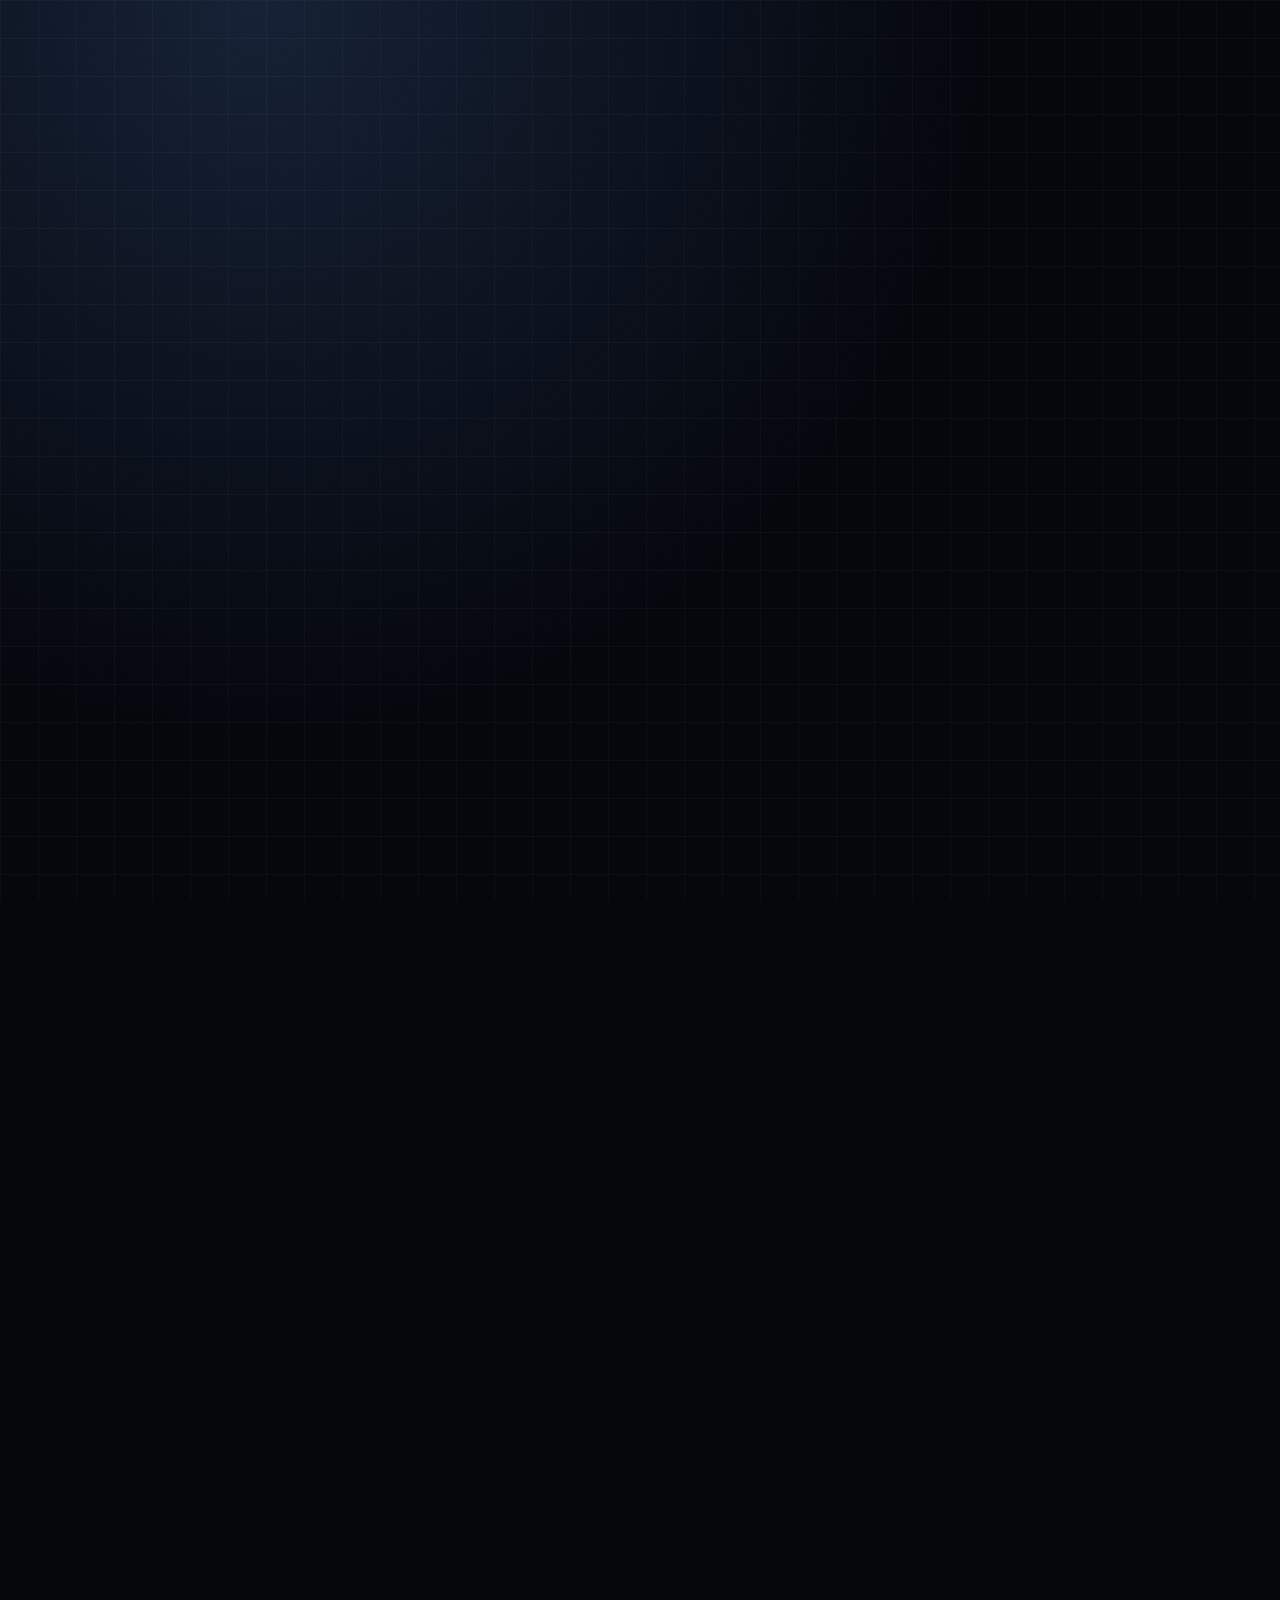
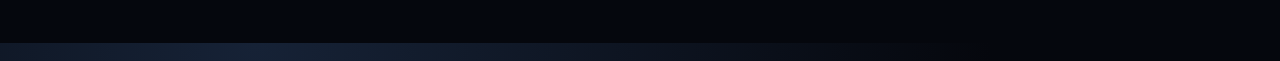
==== index.html @ 1e351e89 "Build modern LogicNest landing page with Supabase ticket flow" ====
<!DOCTYPE html>
<html lang="en">
  <head>
    <meta charset="UTF-8" />
    <meta name="viewport" content="width=device-width, initial-scale=1.0" />
    <title>LogicNest | Code. Solve. Create.</title>
    <meta
      name="description"
      content="LogicNest builds modern web products, automation systems, and scalable digital experiences."
    />
    <link rel="preconnect" href="https://fonts.googleapis.com" />
    <link rel="preconnect" href="https://fonts.gstatic.com" crossorigin />
    <link
      href="https://fonts.googleapis.com/css2?family=Inter:wght@400;500;600;700;800&display=swap"
      rel="stylesheet"
    />
    <link rel="stylesheet" href="styles.css" />
  </head>
  <body>
    <div class="bg-grid" aria-hidden="true"></div>
    <header class="site-header reveal">
      <div class="brand">
        <div class="logo-mark">LN</div>
        <div>
          <p class="brand-name">LOGICNEST</p>
          <p class="brand-tag">Code. Solve. Create.</p>
        </div>
      </div>
      <nav>
        <a href="#services">Services</a>
        <a href="#projects">Projects</a>
        <a href="#hire">Hire Us</a>
      </nav>
    </header>

    <main>
      <section class="hero reveal">
        <div>
          <p class="pill">High-performance software studio</p>
          <h1>We turn product ideas into polished, production-ready builds.</h1>
          <p class="hero-copy">
            LogicNest helps founders, agencies, and teams ship fast with premium frontend experiences,
            robust backend systems, and long-term technical support.
          </p>
          <div class="actions">
            <a class="btn btn-primary" href="#hire">Create a Ticket</a>
            <a class="btn btn-ghost" id="discordInvite" href="https://discord.com" target="_blank" rel="noreferrer">Join Discord</a>
          </div>
        </div>
        <div class="hero-card">
          <h3>What we build</h3>
          <ul>
            <li>Custom Web Apps</li>
            <li>Client Dashboards</li>
            <li>Automation & APIs</li>
            <li>SaaS MVPs</li>
          </ul>
        </div>
      </section>

      <section id="services" class="cards reveal">
        <article>
          <h3>Design & UX</h3>
          <p>Clean interfaces with smooth motion, clarity, and conversion-first structure.</p>
        </article>
        <article>
          <h3>Engineering</h3>
          <p>Frontend + backend architecture built for speed, scalability, and easy maintenance.</p>
        </article>
        <article>
          <h3>Launch Support</h3>
          <p>We deploy, monitor, optimize, and help you grow long after launch day.</p>
        </article>
      </section>

      <section id="projects" class="showcase reveal">
        <h2>Why clients choose LogicNest</h2>
        <p>
          Our team blends strategy, design, and code to deliver software that feels premium and works reliably.
          From landing pages to complete platforms, we focus on business outcomes and user experience.
        </p>
      </section>

      <section id="hire" class="hire reveal">
        <div>
          <h2>Hire LogicNest</h2>
          <p>
            Tell us what you want to build. A ticket will be created in Supabase so we can review your request and follow up quickly.
          </p>
          <p class="small-note">Need fast response? Join our Discord and drop your ticket ID there.</p>
        </div>
        <form id="ticketForm">
          <label>
            Name
            <input type="text" name="name" required />
          </label>
          <label>
            Email
            <input type="email" name="email" required />
          </label>
          <label>
            Project Budget
            <select name="budget" required>
              <option value="">Select budget range</option>
              <option value="$500-$2,000">$500-$2,000</option>
              <option value="$2,000-$10,000">$2,000-$10,000</option>
              <option value="$10,000+">$10,000+</option>
            </select>
          </label>
          <label>
            Project Details
            <textarea name="message" rows="5" required placeholder="Tell us your idea, goals, timeline, and must-have features."></textarea>
          </label>
          <button type="submit" class="btn btn-primary">Submit Ticket</button>
          <p id="formStatus" aria-live="polite"></p>
        </form>
      </section>
    </main>

    <footer class="reveal">
      <p>© <span id="year"></span> LogicNest. Built to ship ideas into reality.</p>
    </footer>

    <script type="module" src="app.js"></script>
  </body>
</html>
---- styles.css ----
:root {
  --bg: #05070d;
  --surface: rgba(255, 255, 255, 0.06);
  --text: #eff2fb;
  --muted: #a8b0c8;
  --accent: #6ea8ff;
  --accent-2: #7effd4;
  --border: rgba(255, 255, 255, 0.12);
}
* { box-sizing: border-box; }
body {
  margin: 0;
  font-family: Inter, system-ui, sans-serif;
  background: radial-gradient(circle at 20% 0%, #162236, var(--bg) 38%);
  color: var(--text);
}
.bg-grid { position: fixed; inset: 0; background-image: linear-gradient(rgba(255,255,255,.03) 1px, transparent 1px), linear-gradient(90deg, rgba(255,255,255,.03) 1px, transparent 1px); background-size: 38px 38px; pointer-events:none; }
.site-header, main, footer { width: min(1120px, 92vw); margin: 0 auto; position: relative; z-index: 2; }
.site-header { display:flex; justify-content:space-between; align-items:center; padding: 1.25rem 0; }
.brand { display:flex; gap:.75rem; align-items:center; }
.logo-mark { border:1px solid var(--border); border-radius:.6rem; padding:.6rem .7rem; font-weight:800; letter-spacing:.08em; }
.brand-name { margin:0; font-weight:700; letter-spacing:.14em; }
.brand-tag { margin:0; color:var(--muted); font-size:.8rem; }
nav a { color:var(--text); text-decoration:none; margin-left:1.2rem; opacity:.9; }
.hero { display:grid; gap:2rem; grid-template-columns: 1.2fr .8fr; padding:4rem 0; align-items:center; }
.pill { display:inline-block; background:rgba(126,255,212,.15); color:var(--accent-2); border:1px solid rgba(126,255,212,.4); border-radius:999px; padding:.35rem .8rem; font-size:.85rem; }
h1 { font-size: clamp(2rem, 4vw, 3.5rem); line-height:1.1; margin:.8rem 0; }
.hero-copy { color:var(--muted); font-size:1.05rem; max-width:62ch; }
.actions { display:flex; gap:.9rem; margin-top:1.4rem; }
.btn { text-decoration:none; border:none; border-radius:.75rem; padding:.8rem 1.1rem; font-weight:600; cursor:pointer; }
.btn-primary { background:linear-gradient(120deg,var(--accent),#8ec0ff); color:#00122b; }
.btn-ghost { border:1px solid var(--border); color:var(--text); }
.hero-card, .cards article, .hire form, .showcase { background:var(--surface); border:1px solid var(--border); border-radius:1rem; backdrop-filter: blur(8px); }
.hero-card { padding:1.3rem; }
.hero-card ul { margin:0; padding-left:1.1rem; color:var(--muted); line-height:1.8; }
.cards { display:grid; grid-template-columns: repeat(3,1fr); gap:1rem; }
.cards article { padding:1.2rem; }
.cards p, .showcase p, .hire p { color:var(--muted); }
.showcase { margin: 2.4rem 0; padding:1.6rem; }
.hire { display:grid; grid-template-columns: 1fr 1fr; gap:1.2rem; margin-bottom:2.2rem; }
.hire form { padding:1.3rem; display:grid; gap:.8rem; }
label { display:grid; gap:.4rem; font-size:.92rem; }
input, select, textarea { background: rgba(255,255,255,.04); color:var(--text); border:1px solid var(--border); border-radius:.65rem; padding:.7rem .8rem; font: inherit; }
.small-note { font-size:.85rem; }
footer { border-top:1px solid var(--border); padding:1rem 0 2rem; color:var(--muted); }
.reveal { opacity: 0; transform: translateY(18px); transition: all .7s ease; }
.reveal.visible { opacity:1; transform:none; }
@media (max-width: 900px) {
  .hero, .hire { grid-template-columns: 1fr; }
  .cards { grid-template-columns: 1fr; }
  nav { display:none; }
}
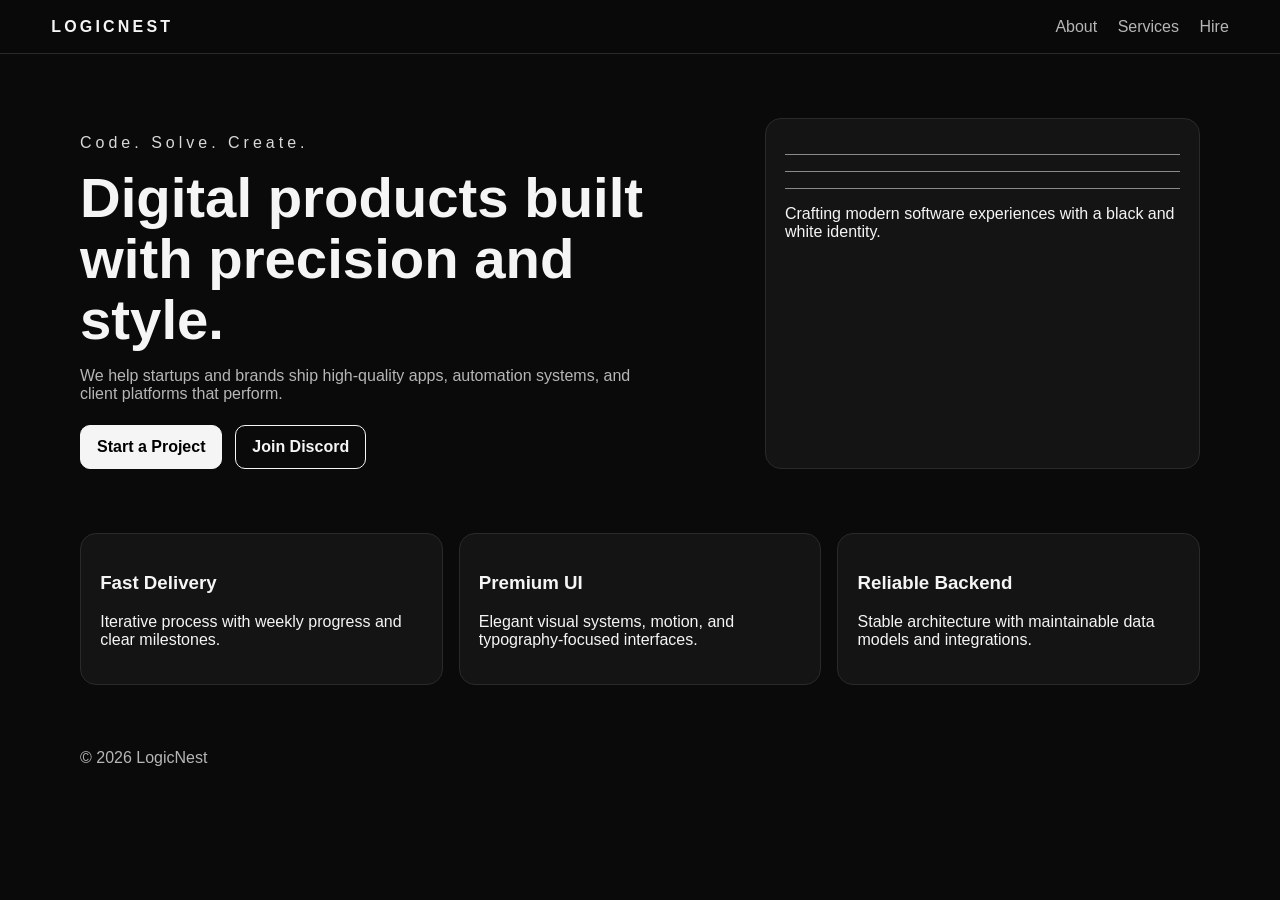
==== commit 3baa0a5e: "Redesign LogicNest into multi-page black-and-white site with hidden /admin route" ====
--- a/index.html
+++ b/index.html
@@ -4,123 +4,42 @@
     <meta charset="UTF-8" />
     <meta name="viewport" content="width=device-width, initial-scale=1.0" />
     <title>LogicNest | Code. Solve. Create.</title>
-    <meta
-      name="description"
-      content="LogicNest builds modern web products, automation systems, and scalable digital experiences."
-    />
-    <link rel="preconnect" href="https://fonts.googleapis.com" />
-    <link rel="preconnect" href="https://fonts.gstatic.com" crossorigin />
-    <link
-      href="https://fonts.googleapis.com/css2?family=Inter:wght@400;500;600;700;800&display=swap"
-      rel="stylesheet"
-    />
+    <meta name="description" content="LogicNest builds premium software products and digital platforms." />
     <link rel="stylesheet" href="styles.css" />
   </head>
   <body>
-    <div class="bg-grid" aria-hidden="true"></div>
-    <header class="site-header reveal">
-      <div class="brand">
-        <div class="logo-mark">LN</div>
-        <div>
-          <p class="brand-name">LOGICNEST</p>
-          <p class="brand-tag">Code. Solve. Create.</p>
-        </div>
-      </div>
+    <header class="topbar">
+      <a class="logo" href="/">LOGICNEST</a>
       <nav>
-        <a href="#services">Services</a>
-        <a href="#projects">Projects</a>
-        <a href="#hire">Hire Us</a>
+        <a href="/about.html">About</a>
+        <a href="/services.html">Services</a>
+        <a href="/hire.html">Hire</a>
       </nav>
     </header>
 
-    <main>
-      <section class="hero reveal">
-        <div>
-          <p class="pill">High-performance software studio</p>
-          <h1>We turn product ideas into polished, production-ready builds.</h1>
-          <p class="hero-copy">
-            LogicNest helps founders, agencies, and teams ship fast with premium frontend experiences,
-            robust backend systems, and long-term technical support.
-          </p>
-          <div class="actions">
-            <a class="btn btn-primary" href="#hire">Create a Ticket</a>
-            <a class="btn btn-ghost" id="discordInvite" href="https://discord.com" target="_blank" rel="noreferrer">Join Discord</a>
-          </div>
-        </div>
-        <div class="hero-card">
-          <h3>What we build</h3>
-          <ul>
-            <li>Custom Web Apps</li>
-            <li>Client Dashboards</li>
-            <li>Automation & APIs</li>
-            <li>SaaS MVPs</li>
-          </ul>
+    <main class="container hero-grid">
+      <section>
+        <p class="kicker">Code. Solve. Create.</p>
+        <h1>Digital products built with precision and style.</h1>
+        <p class="lead">We help startups and brands ship high-quality apps, automation systems, and client platforms that perform.</p>
+        <div class="cta-row">
+          <a class="btn solid" href="/hire.html">Start a Project</a>
+          <a class="btn outline" href="https://discord.gg/pN8Snr8VT" target="_blank" rel="noreferrer">Join Discord</a>
         </div>
       </section>
-
-      <section id="services" class="cards reveal">
-        <article>
-          <h3>Design & UX</h3>
-          <p>Clean interfaces with smooth motion, clarity, and conversion-first structure.</p>
-        </article>
-        <article>
-          <h3>Engineering</h3>
-          <p>Frontend + backend architecture built for speed, scalability, and easy maintenance.</p>
-        </article>
-        <article>
-          <h3>Launch Support</h3>
-          <p>We deploy, monitor, optimize, and help you grow long after launch day.</p>
-        </article>
-      </section>
-
-      <section id="projects" class="showcase reveal">
-        <h2>Why clients choose LogicNest</h2>
-        <p>
-          Our team blends strategy, design, and code to deliver software that feels premium and works reliably.
-          From landing pages to complete platforms, we focus on business outcomes and user experience.
-        </p>
-      </section>
-
-      <section id="hire" class="hire reveal">
-        <div>
-          <h2>Hire LogicNest</h2>
-          <p>
-            Tell us what you want to build. A ticket will be created in Supabase so we can review your request and follow up quickly.
-          </p>
-          <p class="small-note">Need fast response? Join our Discord and drop your ticket ID there.</p>
-        </div>
-        <form id="ticketForm">
-          <label>
-            Name
-            <input type="text" name="name" required />
-          </label>
-          <label>
-            Email
-            <input type="email" name="email" required />
-          </label>
-          <label>
-            Project Budget
-            <select name="budget" required>
-              <option value="">Select budget range</option>
-              <option value="$500-$2,000">$500-$2,000</option>
-              <option value="$2,000-$10,000">$2,000-$10,000</option>
-              <option value="$10,000+">$10,000+</option>
-            </select>
-          </label>
-          <label>
-            Project Details
-            <textarea name="message" rows="5" required placeholder="Tell us your idea, goals, timeline, and must-have features."></textarea>
-          </label>
-          <button type="submit" class="btn btn-primary">Submit Ticket</button>
-          <p id="formStatus" aria-live="polite"></p>
-        </form>
+      <section class="panel mono-art">
+        <div class="line"></div><div class="line"></div><div class="line"></div>
+        <p>Crafting modern software experiences with a black and white identity.</p>
       </section>
     </main>
 
-    <footer class="reveal">
-      <p>© <span id="year"></span> LogicNest. Built to ship ideas into reality.</p>
-    </footer>
+    <section class="container three-up">
+      <article class="panel"><h3>Fast Delivery</h3><p>Iterative process with weekly progress and clear milestones.</p></article>
+      <article class="panel"><h3>Premium UI</h3><p>Elegant visual systems, motion, and typography-focused interfaces.</p></article>
+      <article class="panel"><h3>Reliable Backend</h3><p>Stable architecture with maintainable data models and integrations.</p></article>
+    </section>
 
-    <script type="module" src="app.js"></script>
+    <footer class="container footer">© <span id="year"></span> LogicNest</footer>
+    <script src="site.js"></script>
   </body>
 </html>
--- a/styles.css
+++ b/styles.css
@@ -1,52 +1,12 @@
-:root {
-  --bg: #05070d;
-  --surface: rgba(255, 255, 255, 0.06);
-  --text: #eff2fb;
-  --muted: #a8b0c8;
-  --accent: #6ea8ff;
-  --accent-2: #7effd4;
-  --border: rgba(255, 255, 255, 0.12);
-}
-* { box-sizing: border-box; }
-body {
-  margin: 0;
-  font-family: Inter, system-ui, sans-serif;
-  background: radial-gradient(circle at 20% 0%, #162236, var(--bg) 38%);
-  color: var(--text);
-}
-.bg-grid { position: fixed; inset: 0; background-image: linear-gradient(rgba(255,255,255,.03) 1px, transparent 1px), linear-gradient(90deg, rgba(255,255,255,.03) 1px, transparent 1px); background-size: 38px 38px; pointer-events:none; }
-.site-header, main, footer { width: min(1120px, 92vw); margin: 0 auto; position: relative; z-index: 2; }
-.site-header { display:flex; justify-content:space-between; align-items:center; padding: 1.25rem 0; }
-.brand { display:flex; gap:.75rem; align-items:center; }
-.logo-mark { border:1px solid var(--border); border-radius:.6rem; padding:.6rem .7rem; font-weight:800; letter-spacing:.08em; }
-.brand-name { margin:0; font-weight:700; letter-spacing:.14em; }
-.brand-tag { margin:0; color:var(--muted); font-size:.8rem; }
-nav a { color:var(--text); text-decoration:none; margin-left:1.2rem; opacity:.9; }
-.hero { display:grid; gap:2rem; grid-template-columns: 1.2fr .8fr; padding:4rem 0; align-items:center; }
-.pill { display:inline-block; background:rgba(126,255,212,.15); color:var(--accent-2); border:1px solid rgba(126,255,212,.4); border-radius:999px; padding:.35rem .8rem; font-size:.85rem; }
-h1 { font-size: clamp(2rem, 4vw, 3.5rem); line-height:1.1; margin:.8rem 0; }
-.hero-copy { color:var(--muted); font-size:1.05rem; max-width:62ch; }
-.actions { display:flex; gap:.9rem; margin-top:1.4rem; }
-.btn { text-decoration:none; border:none; border-radius:.75rem; padding:.8rem 1.1rem; font-weight:600; cursor:pointer; }
-.btn-primary { background:linear-gradient(120deg,var(--accent),#8ec0ff); color:#00122b; }
-.btn-ghost { border:1px solid var(--border); color:var(--text); }
-.hero-card, .cards article, .hire form, .showcase { background:var(--surface); border:1px solid var(--border); border-radius:1rem; backdrop-filter: blur(8px); }
-.hero-card { padding:1.3rem; }
-.hero-card ul { margin:0; padding-left:1.1rem; color:var(--muted); line-height:1.8; }
-.cards { display:grid; grid-template-columns: repeat(3,1fr); gap:1rem; }
-.cards article { padding:1.2rem; }
-.cards p, .showcase p, .hire p { color:var(--muted); }
-.showcase { margin: 2.4rem 0; padding:1.6rem; }
-.hire { display:grid; grid-template-columns: 1fr 1fr; gap:1.2rem; margin-bottom:2.2rem; }
-.hire form { padding:1.3rem; display:grid; gap:.8rem; }
-label { display:grid; gap:.4rem; font-size:.92rem; }
-input, select, textarea { background: rgba(255,255,255,.04); color:var(--text); border:1px solid var(--border); border-radius:.65rem; padding:.7rem .8rem; font: inherit; }
-.small-note { font-size:.85rem; }
-footer { border-top:1px solid var(--border); padding:1rem 0 2rem; color:var(--muted); }
-.reveal { opacity: 0; transform: translateY(18px); transition: all .7s ease; }
-.reveal.visible { opacity:1; transform:none; }
-@media (max-width: 900px) {
-  .hero, .hire { grid-template-columns: 1fr; }
-  .cards { grid-template-columns: 1fr; }
-  nav { display:none; }
-}
+:root{--bg:#0a0a0a;--fg:#f5f5f5;--muted:#b6b6b6;--panel:#141414;--line:#2a2a2a}
+*{box-sizing:border-box}body{margin:0;background:var(--bg);color:var(--fg);font-family:Inter,Arial,sans-serif}
+.topbar{display:flex;justify-content:space-between;align-items:center;padding:1.1rem 4vw;border-bottom:1px solid var(--line);position:sticky;top:0;background:rgba(10,10,10,.92);backdrop-filter:blur(6px)}
+.logo{color:var(--fg);text-decoration:none;letter-spacing:.2em;font-weight:800}.topbar nav a{color:var(--muted);text-decoration:none;margin-left:1rem}.topbar nav a.active,.topbar nav a:hover{color:var(--fg)}
+.container{width:min(1120px,92vw);margin:0 auto}.hero-grid{display:grid;grid-template-columns:1.2fr .8fr;gap:2rem;padding:4rem 0}
+.kicker{letter-spacing:.25em;color:#d9d9d9}h1{font-size:clamp(2rem,4.4vw,4rem);line-height:1.08;margin:.3rem 0 1rem}.lead{color:var(--muted);max-width:64ch}
+.panel{background:var(--panel);border:1px solid var(--line);border-radius:16px;padding:1.2rem}.three-up{display:grid;grid-template-columns:repeat(3,1fr);gap:1rem;padding-bottom:2rem}
+.btn{display:inline-block;padding:.75rem 1rem;border-radius:10px;text-decoration:none;border:1px solid var(--fg);font-weight:600}.btn.solid{background:var(--fg);color:#000}.btn.outline{color:var(--fg);background:transparent}
+.cta-row{display:flex;gap:.8rem;margin-top:1.4rem}.footer{padding:2rem 0;color:var(--muted)}.page{padding:3rem 0}.form-grid{display:grid;gap:.8rem}
+label{display:grid;gap:.35rem}input,select,textarea{background:#0f0f0f;color:var(--fg);border:1px solid var(--line);padding:.7rem;border-radius:10px}
+.mono-art .line{height:1px;background:#fff;margin:1rem 0;opacity:.5}
+@media(max-width:900px){.hero-grid,.three-up{grid-template-columns:1fr}}
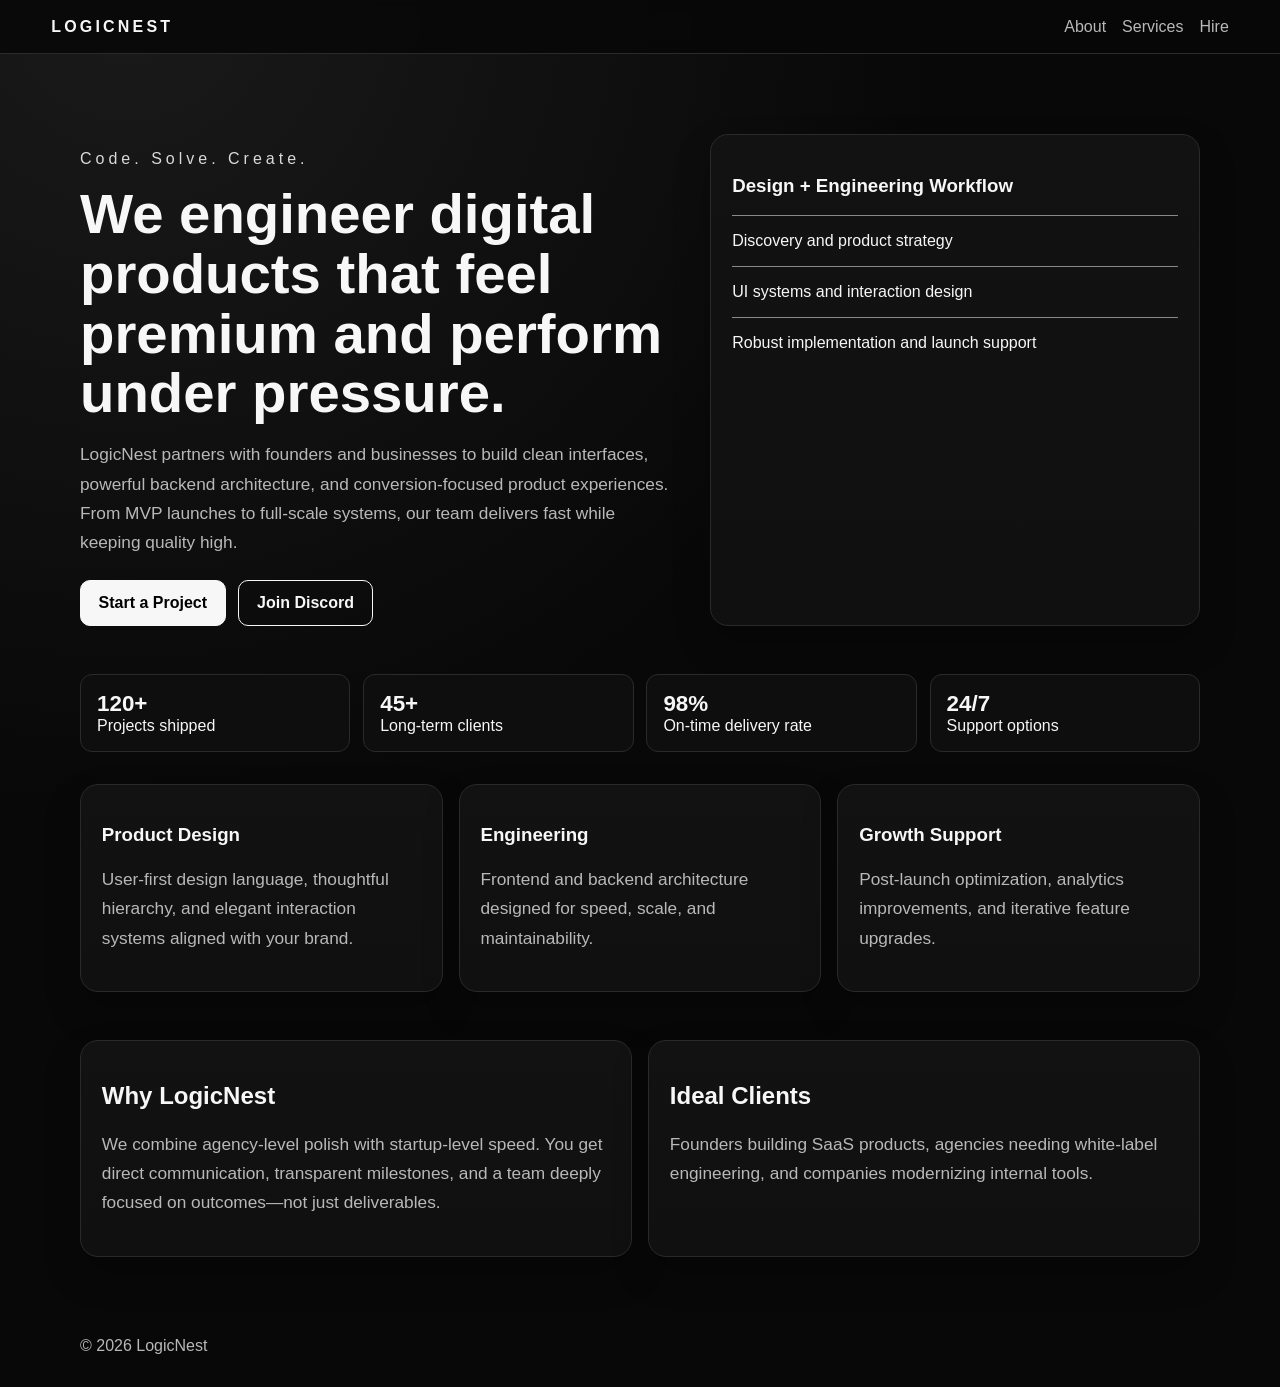
==== commit e10bb342: "Expand website with richer multi-page content and scroll animations" ====
--- a/index.html
+++ b/index.html
@@ -1,45 +1,12 @@
 <!DOCTYPE html>
-<html lang="en">
-  <head>
-    <meta charset="UTF-8" />
-    <meta name="viewport" content="width=device-width, initial-scale=1.0" />
-    <title>LogicNest | Code. Solve. Create.</title>
-    <meta name="description" content="LogicNest builds premium software products and digital platforms." />
-    <link rel="stylesheet" href="styles.css" />
-  </head>
-  <body>
-    <header class="topbar">
-      <a class="logo" href="/">LOGICNEST</a>
-      <nav>
-        <a href="/about.html">About</a>
-        <a href="/services.html">Services</a>
-        <a href="/hire.html">Hire</a>
-      </nav>
-    </header>
-
-    <main class="container hero-grid">
-      <section>
-        <p class="kicker">Code. Solve. Create.</p>
-        <h1>Digital products built with precision and style.</h1>
-        <p class="lead">We help startups and brands ship high-quality apps, automation systems, and client platforms that perform.</p>
-        <div class="cta-row">
-          <a class="btn solid" href="/hire.html">Start a Project</a>
-          <a class="btn outline" href="https://discord.gg/pN8Snr8VT" target="_blank" rel="noreferrer">Join Discord</a>
-        </div>
-      </section>
-      <section class="panel mono-art">
-        <div class="line"></div><div class="line"></div><div class="line"></div>
-        <p>Crafting modern software experiences with a black and white identity.</p>
-      </section>
-    </main>
-
-    <section class="container three-up">
-      <article class="panel"><h3>Fast Delivery</h3><p>Iterative process with weekly progress and clear milestones.</p></article>
-      <article class="panel"><h3>Premium UI</h3><p>Elegant visual systems, motion, and typography-focused interfaces.</p></article>
-      <article class="panel"><h3>Reliable Backend</h3><p>Stable architecture with maintainable data models and integrations.</p></article>
-    </section>
-
-    <footer class="container footer">© <span id="year"></span> LogicNest</footer>
-    <script src="site.js"></script>
-  </body>
-</html>
+<html lang="en"><head><meta charset="UTF-8" /><meta name="viewport" content="width=device-width, initial-scale=1.0" /><title>LogicNest | Code. Solve. Create.</title><meta name="description" content="LogicNest builds premium software products and digital platforms." /><link rel="stylesheet" href="styles.css" /></head>
+<body>
+<header class="topbar"><a class="logo" href="/">LOGICNEST</a><nav><a href="/about.html">About</a><a href="/services.html">Services</a><a href="/hire.html">Hire</a></nav></header>
+<main class="container hero-grid reveal">
+<section><p class="kicker">Code. Solve. Create.</p><h1>We engineer digital products that feel premium and perform under pressure.</h1><p class="lead">LogicNest partners with founders and businesses to build clean interfaces, powerful backend architecture, and conversion-focused product experiences. From MVP launches to full-scale systems, our team delivers fast while keeping quality high.</p><div class="cta-row"><a class="btn solid" href="/hire.html">Start a Project</a><a class="btn outline" href="https://discord.gg/pN8Snr8VT" target="_blank" rel="noreferrer">Join Discord</a></div></section>
+<section class="panel mono-art"><h3>Design + Engineering Workflow</h3><div class="line"></div><p>Discovery and product strategy</p><div class="line"></div><p>UI systems and interaction design</p><div class="line"></div><p>Robust implementation and launch support</p></section></main>
+<section class="container metrics reveal"><article class="metric"><b>120+</b><span>Projects shipped</span></article><article class="metric"><b>45+</b><span>Long-term clients</span></article><article class="metric"><b>98%</b><span>On-time delivery rate</span></article><article class="metric"><b>24/7</b><span>Support options</span></article></section>
+<section class="container three-up reveal"><article class="panel"><h3>Product Design</h3><p class="lead">User-first design language, thoughtful hierarchy, and elegant interaction systems aligned with your brand.</p></article><article class="panel"><h3>Engineering</h3><p class="lead">Frontend and backend architecture designed for speed, scale, and maintainability.</p></article><article class="panel"><h3>Growth Support</h3><p class="lead">Post-launch optimization, analytics improvements, and iterative feature upgrades.</p></article></section>
+<section class="container split reveal"><article class="panel"><h2>Why LogicNest</h2><p class="lead">We combine agency-level polish with startup-level speed. You get direct communication, transparent milestones, and a team deeply focused on outcomes—not just deliverables.</p></article><article class="panel"><h2>Ideal Clients</h2><p class="lead">Founders building SaaS products, agencies needing white-label engineering, and companies modernizing internal tools.</p></article></section>
+<footer class="container footer">© <span id="year"></span> LogicNest</footer><script src="site.js"></script>
+</body></html>
--- a/styles.css
+++ b/styles.css
@@ -1,12 +1,16 @@
-:root{--bg:#0a0a0a;--fg:#f5f5f5;--muted:#b6b6b6;--panel:#141414;--line:#2a2a2a}
-*{box-sizing:border-box}body{margin:0;background:var(--bg);color:var(--fg);font-family:Inter,Arial,sans-serif}
-.topbar{display:flex;justify-content:space-between;align-items:center;padding:1.1rem 4vw;border-bottom:1px solid var(--line);position:sticky;top:0;background:rgba(10,10,10,.92);backdrop-filter:blur(6px)}
+:root{--bg:#080808;--fg:#f7f7f7;--muted:#b8b8b8;--panel:#121212;--line:#2a2a2a;--soft:#1a1a1a}
+*{box-sizing:border-box}html{scroll-behavior:smooth}body{margin:0;background:radial-gradient(circle at 10% 0,#1a1a1a,#080808 45%);color:var(--fg);font-family:Inter,Arial,sans-serif}
+.topbar{display:flex;justify-content:space-between;align-items:center;padding:1.1rem 4vw;border-bottom:1px solid var(--line);position:sticky;top:0;background:rgba(8,8,8,.85);backdrop-filter:blur(8px);z-index:10}
 .logo{color:var(--fg);text-decoration:none;letter-spacing:.2em;font-weight:800}.topbar nav a{color:var(--muted);text-decoration:none;margin-left:1rem}.topbar nav a.active,.topbar nav a:hover{color:var(--fg)}
-.container{width:min(1120px,92vw);margin:0 auto}.hero-grid{display:grid;grid-template-columns:1.2fr .8fr;gap:2rem;padding:4rem 0}
-.kicker{letter-spacing:.25em;color:#d9d9d9}h1{font-size:clamp(2rem,4.4vw,4rem);line-height:1.08;margin:.3rem 0 1rem}.lead{color:var(--muted);max-width:64ch}
-.panel{background:var(--panel);border:1px solid var(--line);border-radius:16px;padding:1.2rem}.three-up{display:grid;grid-template-columns:repeat(3,1fr);gap:1rem;padding-bottom:2rem}
-.btn{display:inline-block;padding:.75rem 1rem;border-radius:10px;text-decoration:none;border:1px solid var(--fg);font-weight:600}.btn.solid{background:var(--fg);color:#000}.btn.outline{color:var(--fg);background:transparent}
+.container{width:min(1120px,92vw);margin:0 auto}.hero-grid{display:grid;grid-template-columns:1.1fr .9fr;gap:2rem;padding:5rem 0 3rem}
+.kicker{letter-spacing:.25em;color:#d9d9d9}h1{font-size:clamp(2.2rem,4.4vw,4.2rem);line-height:1.06;margin:.3rem 0 1rem}.lead{color:var(--muted);max-width:68ch;font-size:1.08rem;line-height:1.7}
+.panel{background:linear-gradient(180deg,var(--panel),#101010);border:1px solid var(--line);border-radius:18px;padding:1.3rem;box-shadow:0 18px 35px rgba(0,0,0,.25)}
+.three-up{display:grid;grid-template-columns:repeat(3,1fr);gap:1rem;padding:2rem 0 3rem}.split{display:grid;grid-template-columns:1fr 1fr;gap:1rem;padding:0 0 3rem}
+.btn{display:inline-block;padding:.8rem 1.1rem;border-radius:10px;text-decoration:none;border:1px solid var(--fg);font-weight:600;transition:.25s}.btn:hover{transform:translateY(-2px)}.btn.solid{background:var(--fg);color:#000}.btn.outline{color:var(--fg);background:transparent}
 .cta-row{display:flex;gap:.8rem;margin-top:1.4rem}.footer{padding:2rem 0;color:var(--muted)}.page{padding:3rem 0}.form-grid{display:grid;gap:.8rem}
-label{display:grid;gap:.35rem}input,select,textarea{background:#0f0f0f;color:var(--fg);border:1px solid var(--line);padding:.7rem;border-radius:10px}
+label{display:grid;gap:.35rem}input,select,textarea{background:#0f0f0f;color:var(--fg);border:1px solid var(--line);padding:.75rem;border-radius:10px}
 .mono-art .line{height:1px;background:#fff;margin:1rem 0;opacity:.5}
-@media(max-width:900px){.hero-grid,.three-up{grid-template-columns:1fr}}
+.timeline{display:grid;gap:.8rem}.timeline .row{display:grid;grid-template-columns:90px 1fr;gap:.8rem;padding:.8rem;border-left:2px solid #fff1;background:var(--soft);border-radius:10px}
+.metrics{display:grid;grid-template-columns:repeat(4,1fr);gap:.8rem}.metric{padding:1rem;border:1px solid var(--line);border-radius:12px;background:#0e0e0e}.metric b{font-size:1.4rem;display:block}
+.reveal{opacity:0;transform:translateY(20px);transition:.7s}.reveal.show{opacity:1;transform:none}
+@media(max-width:950px){.hero-grid,.three-up,.split,.metrics{grid-template-columns:1fr}}
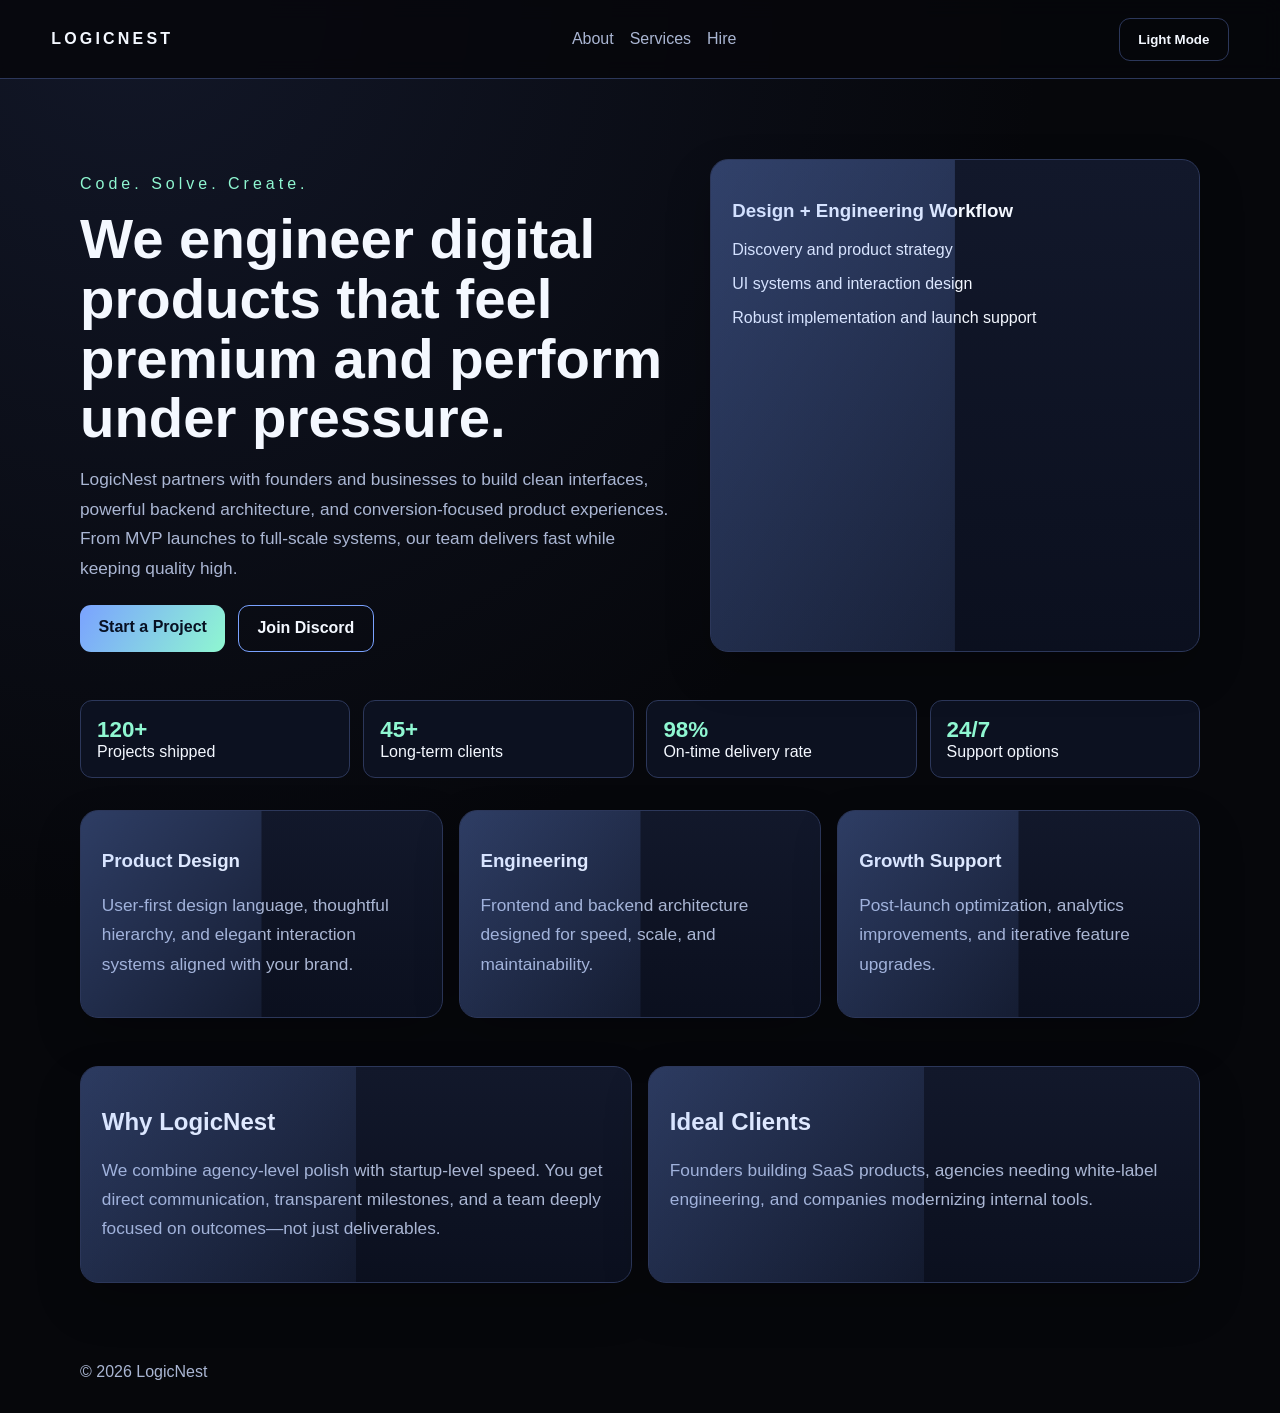
==== commit 6a285161: "Refresh visual theme with stronger colors and add light/dark mode toggle" ====
--- a/index.html
+++ b/index.html
@@ -1,7 +1,7 @@
 <!DOCTYPE html>
 <html lang="en"><head><meta charset="UTF-8" /><meta name="viewport" content="width=device-width, initial-scale=1.0" /><title>LogicNest | Code. Solve. Create.</title><meta name="description" content="LogicNest builds premium software products and digital platforms." /><link rel="stylesheet" href="styles.css" /></head>
 <body>
-<header class="topbar"><a class="logo" href="/">LOGICNEST</a><nav><a href="/about.html">About</a><a href="/services.html">Services</a><a href="/hire.html">Hire</a></nav></header>
+<header class="topbar"><a class="logo" href="/">LOGICNEST</a><nav><a href="/about.html">About</a><a href="/services.html">Services</a><a href="/hire.html">Hire</a></nav><button id="themeToggle" class="btn ghost" type="button">Toggle Theme</button></header>
 <main class="container hero-grid reveal">
 <section><p class="kicker">Code. Solve. Create.</p><h1>We engineer digital products that feel premium and perform under pressure.</h1><p class="lead">LogicNest partners with founders and businesses to build clean interfaces, powerful backend architecture, and conversion-focused product experiences. From MVP launches to full-scale systems, our team delivers fast while keeping quality high.</p><div class="cta-row"><a class="btn solid" href="/hire.html">Start a Project</a><a class="btn outline" href="https://discord.gg/pN8Snr8VT" target="_blank" rel="noreferrer">Join Discord</a></div></section>
 <section class="panel mono-art"><h3>Design + Engineering Workflow</h3><div class="line"></div><p>Discovery and product strategy</p><div class="line"></div><p>UI systems and interaction design</p><div class="line"></div><p>Robust implementation and launch support</p></section></main>
--- a/styles.css
+++ b/styles.css
@@ -1,16 +1,19 @@
-:root{--bg:#080808;--fg:#f7f7f7;--muted:#b8b8b8;--panel:#121212;--line:#2a2a2a;--soft:#1a1a1a}
-*{box-sizing:border-box}html{scroll-behavior:smooth}body{margin:0;background:radial-gradient(circle at 10% 0,#1a1a1a,#080808 45%);color:var(--fg);font-family:Inter,Arial,sans-serif}
-.topbar{display:flex;justify-content:space-between;align-items:center;padding:1.1rem 4vw;border-bottom:1px solid var(--line);position:sticky;top:0;background:rgba(8,8,8,.85);backdrop-filter:blur(8px);z-index:10}
+:root{--bg:#06070b;--bg2:#121728;--fg:#f4f8ff;--muted:#aab6d3;--panel:#12182b;--line:#2c375a;--accent:#7aa2ff;--accent2:#8ff7d1;--btnText:#071022}
+:root.light{--bg:#f5f8ff;--bg2:#e7eeff;--fg:#0e1730;--muted:#516089;--panel:#ffffff;--line:#cdd8ff;--accent:#3d63ff;--accent2:#1dbf9f;--btnText:#ffffff}
+*{box-sizing:border-box}html{scroll-behavior:smooth}body{margin:0;background:radial-gradient(circle at 10% 0,var(--bg2),var(--bg) 50%);color:var(--fg);font-family:Inter,Arial,sans-serif;transition:background .4s,color .3s}
+.topbar{display:flex;justify-content:space-between;align-items:center;gap:.8rem;padding:1.1rem 4vw;border-bottom:1px solid var(--line);position:sticky;top:0;background:color-mix(in oklab,var(--bg) 85%,transparent);backdrop-filter:blur(10px);z-index:10}
 .logo{color:var(--fg);text-decoration:none;letter-spacing:.2em;font-weight:800}.topbar nav a{color:var(--muted);text-decoration:none;margin-left:1rem}.topbar nav a.active,.topbar nav a:hover{color:var(--fg)}
 .container{width:min(1120px,92vw);margin:0 auto}.hero-grid{display:grid;grid-template-columns:1.1fr .9fr;gap:2rem;padding:5rem 0 3rem}
-.kicker{letter-spacing:.25em;color:#d9d9d9}h1{font-size:clamp(2.2rem,4.4vw,4.2rem);line-height:1.06;margin:.3rem 0 1rem}.lead{color:var(--muted);max-width:68ch;font-size:1.08rem;line-height:1.7}
-.panel{background:linear-gradient(180deg,var(--panel),#101010);border:1px solid var(--line);border-radius:18px;padding:1.3rem;box-shadow:0 18px 35px rgba(0,0,0,.25)}
+.kicker{letter-spacing:.25em;color:var(--accent2)}h1{font-size:clamp(2.2rem,4.4vw,4.2rem);line-height:1.06;margin:.3rem 0 1rem}.lead{color:var(--muted);max-width:68ch;font-size:1.08rem;line-height:1.7}
+.panel{position:relative;overflow:hidden;background:linear-gradient(180deg,var(--panel),color-mix(in oklab,var(--panel) 82%,#000));border:1px solid var(--line);border-radius:18px;padding:1.3rem;box-shadow:0 20px 45px rgba(0,0,0,.22)}
+.panel::after{content:"";position:absolute;inset:-120% -30%;background:linear-gradient(120deg,transparent,color-mix(in oklab,var(--accent) 30%,transparent),transparent);transform:translateX(-50%);animation:sheen 8s linear infinite;pointer-events:none}
 .three-up{display:grid;grid-template-columns:repeat(3,1fr);gap:1rem;padding:2rem 0 3rem}.split{display:grid;grid-template-columns:1fr 1fr;gap:1rem;padding:0 0 3rem}
-.btn{display:inline-block;padding:.8rem 1.1rem;border-radius:10px;text-decoration:none;border:1px solid var(--fg);font-weight:600;transition:.25s}.btn:hover{transform:translateY(-2px)}.btn.solid{background:var(--fg);color:#000}.btn.outline{color:var(--fg);background:transparent}
+.btn{display:inline-block;padding:.82rem 1.15rem;border-radius:11px;text-decoration:none;border:1px solid var(--line);font-weight:700;transition:.25s;cursor:pointer}
+.btn:hover{transform:translateY(-2px) scale(1.01)}.btn.solid{background:linear-gradient(120deg,var(--accent),var(--accent2));color:var(--btnText);border:none}.btn.outline{color:var(--fg);background:transparent;border-color:var(--accent)}.btn.ghost{background:transparent;color:var(--fg)}
 .cta-row{display:flex;gap:.8rem;margin-top:1.4rem}.footer{padding:2rem 0;color:var(--muted)}.page{padding:3rem 0}.form-grid{display:grid;gap:.8rem}
-label{display:grid;gap:.35rem}input,select,textarea{background:#0f0f0f;color:var(--fg);border:1px solid var(--line);padding:.75rem;border-radius:10px}
-.mono-art .line{height:1px;background:#fff;margin:1rem 0;opacity:.5}
-.timeline{display:grid;gap:.8rem}.timeline .row{display:grid;grid-template-columns:90px 1fr;gap:.8rem;padding:.8rem;border-left:2px solid #fff1;background:var(--soft);border-radius:10px}
-.metrics{display:grid;grid-template-columns:repeat(4,1fr);gap:.8rem}.metric{padding:1rem;border:1px solid var(--line);border-radius:12px;background:#0e0e0e}.metric b{font-size:1.4rem;display:block}
+label{display:grid;gap:.35rem}input,select,textarea{background:color-mix(in oklab,var(--panel) 78%,#000);color:var(--fg);border:1px solid var(--line);padding:.75rem;border-radius:10px}
+.timeline{display:grid;gap:.8rem}.timeline .row{display:grid;grid-template-columns:90px 1fr;gap:.8rem;padding:.8rem;border-left:2px solid color-mix(in oklab,var(--accent) 35%,transparent);background:color-mix(in oklab,var(--panel) 86%,#000);border-radius:10px}
+.metrics{display:grid;grid-template-columns:repeat(4,1fr);gap:.8rem}.metric{padding:1rem;border:1px solid var(--line);border-radius:12px;background:color-mix(in oklab,var(--panel) 84%,#000)}.metric b{font-size:1.4rem;display:block;color:var(--accent2)}
 .reveal{opacity:0;transform:translateY(20px);transition:.7s}.reveal.show{opacity:1;transform:none}
+.hero-grid{animation:fadein .9s ease both}@keyframes fadein{from{opacity:0;transform:translateY(12px)}to{opacity:1;transform:none}}@keyframes sheen{to{transform:translateX(50%)}}
 @media(max-width:950px){.hero-grid,.three-up,.split,.metrics{grid-template-columns:1fr}}
